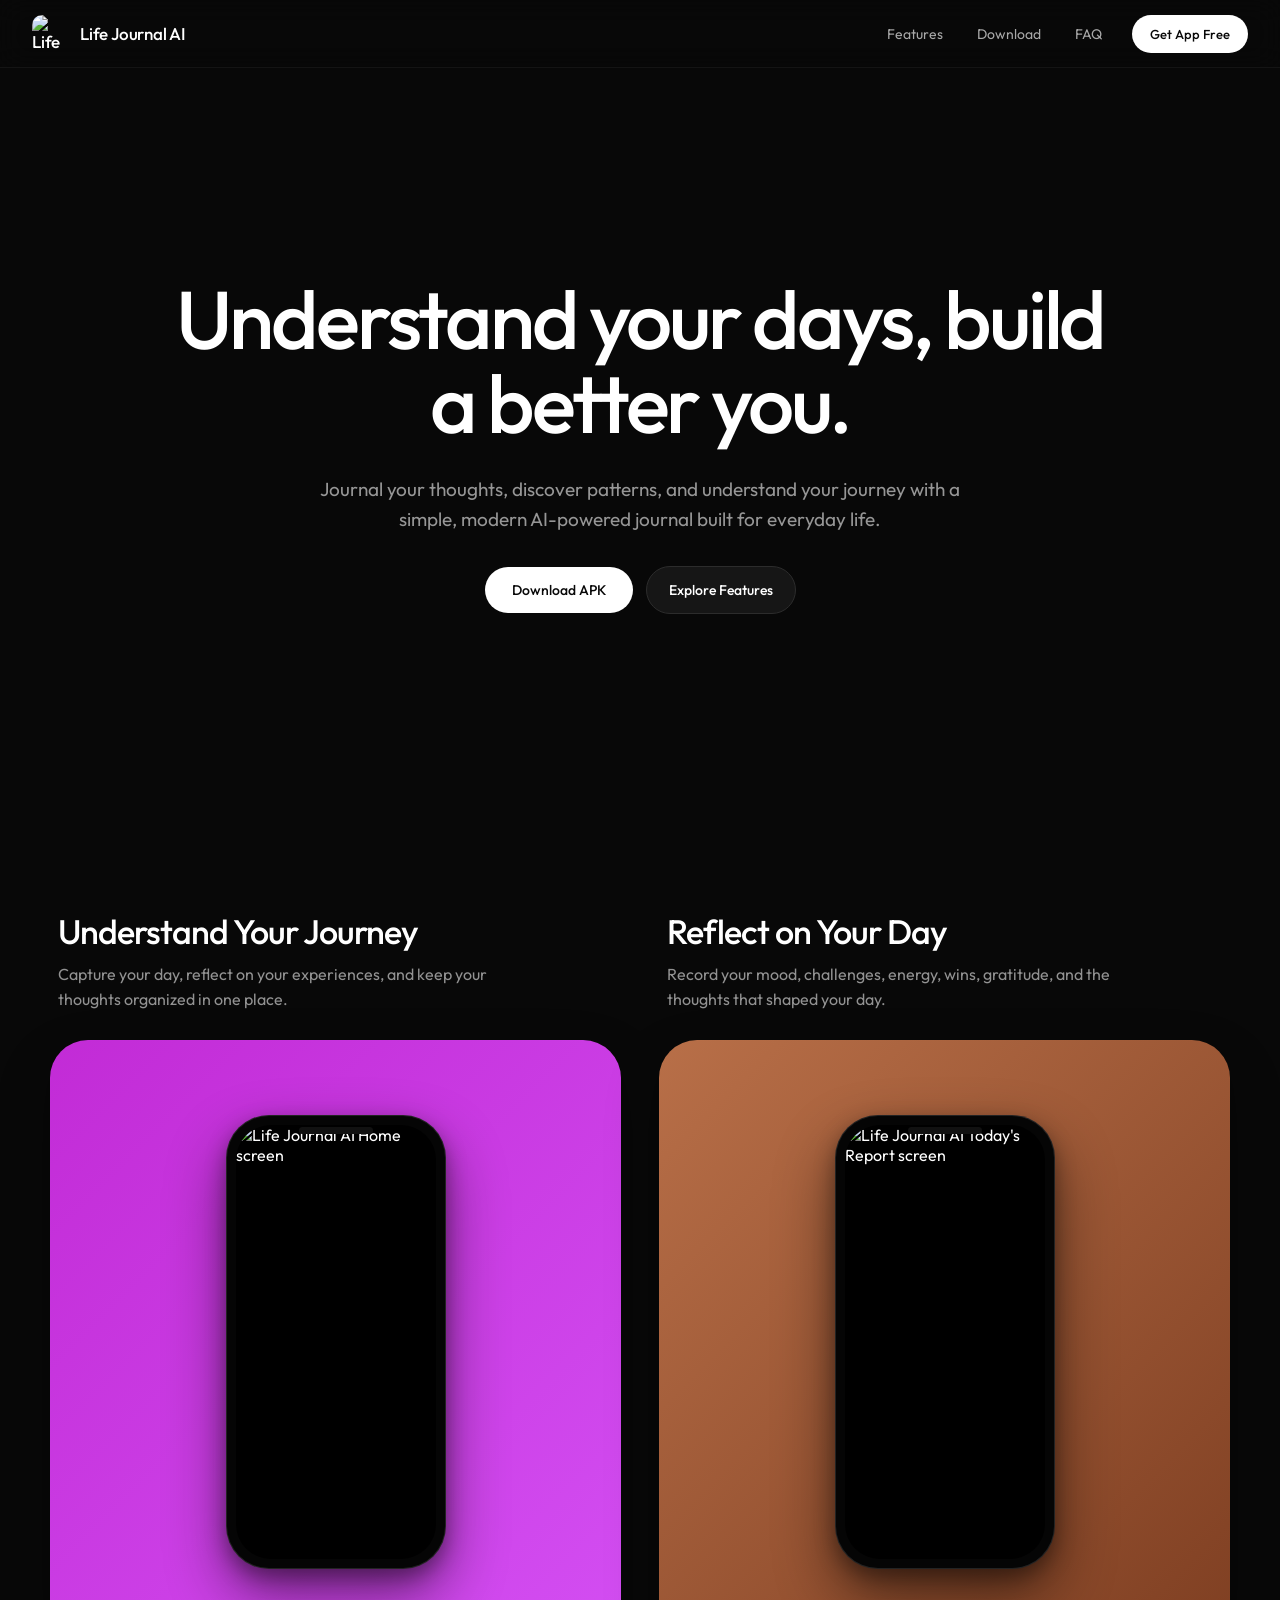
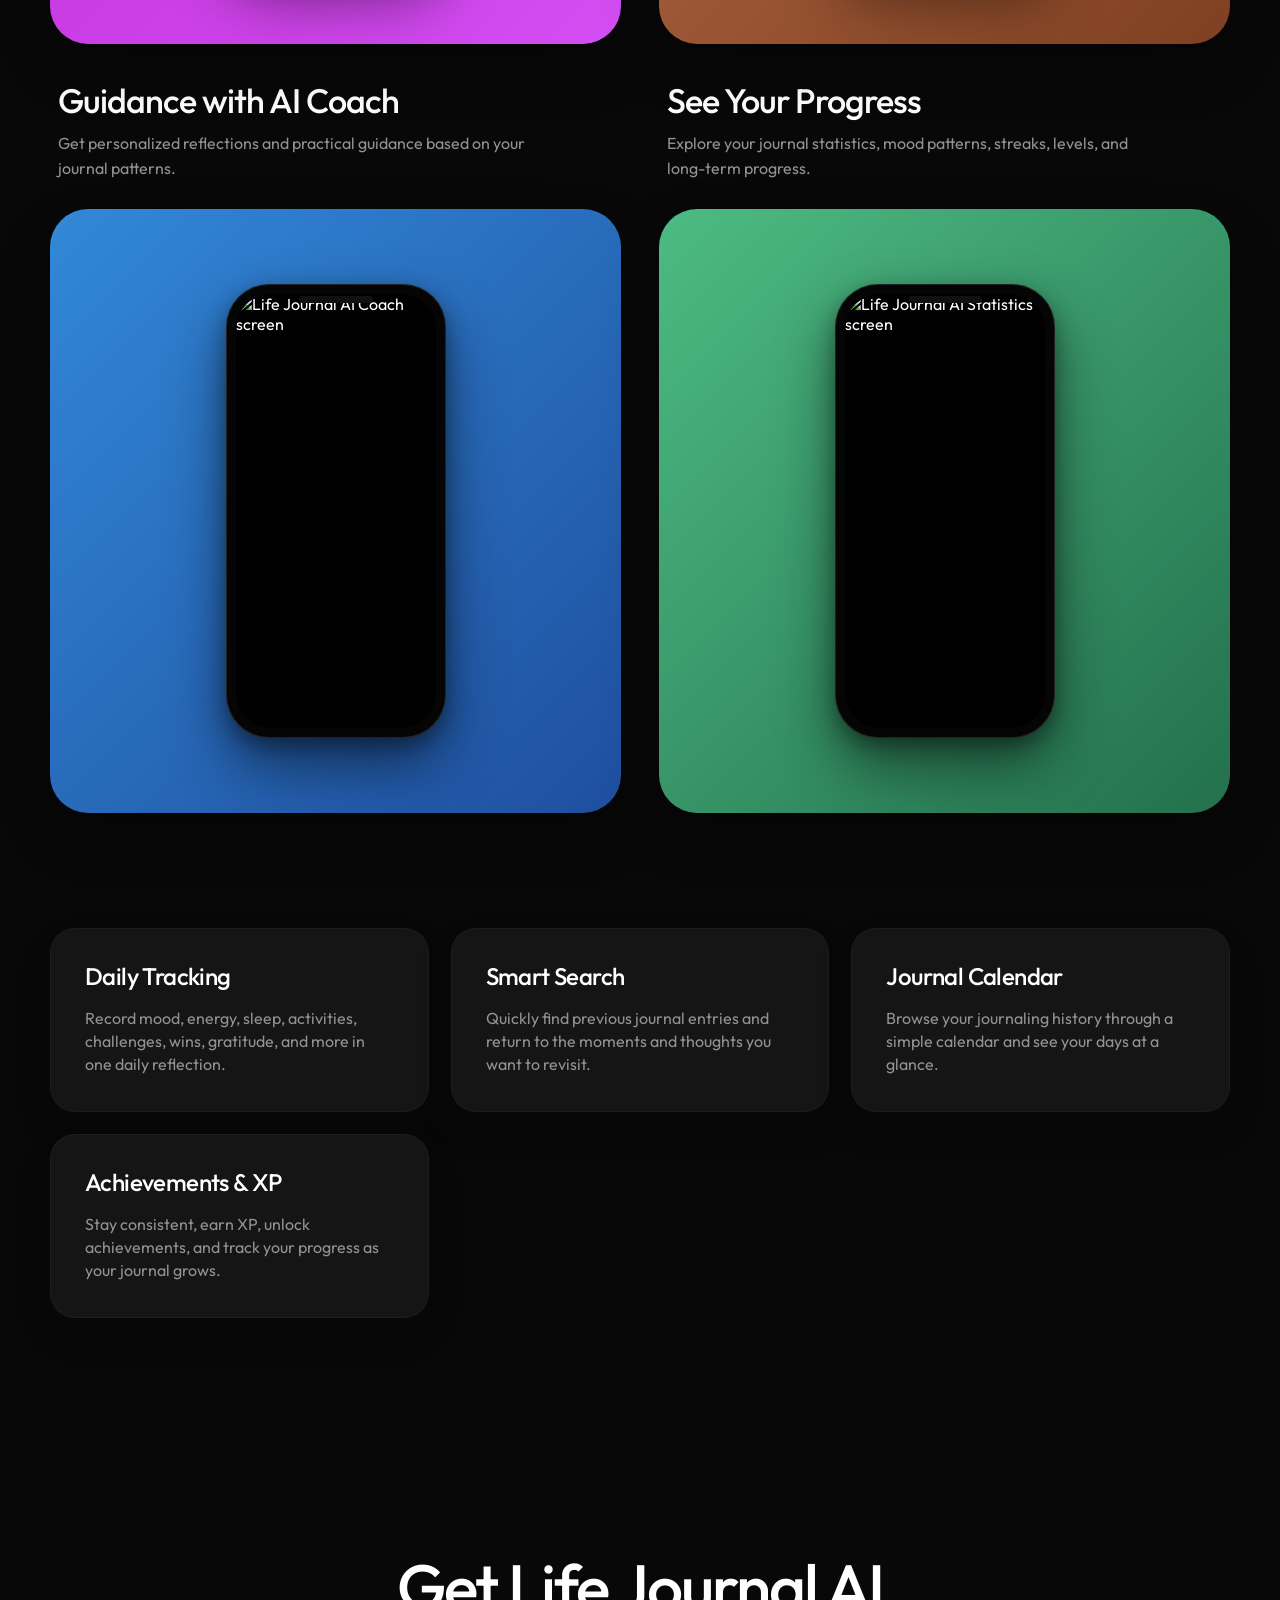
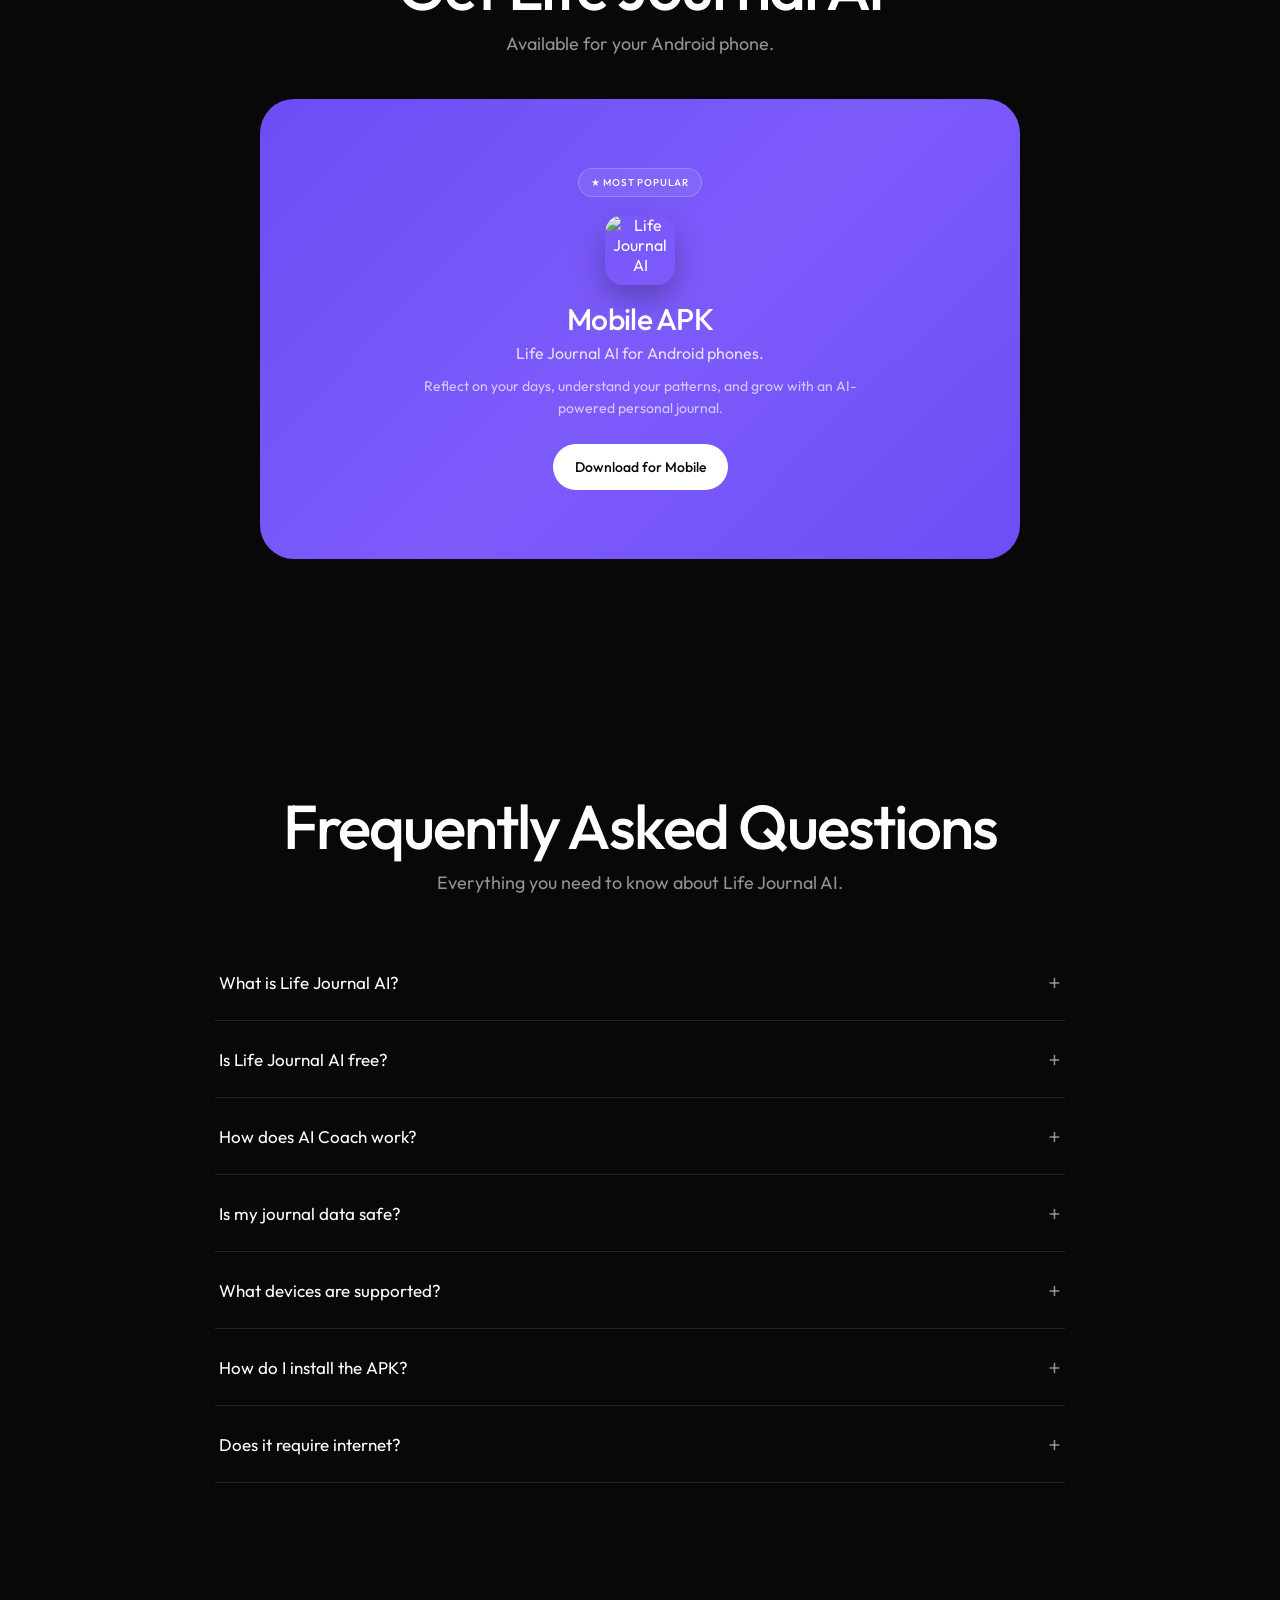
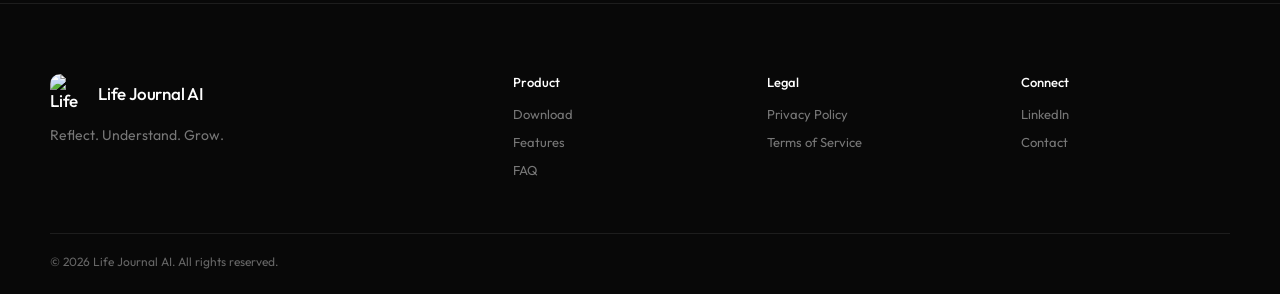
==== index.html @ 44c8ab73 "Add files via upload" ====
<!DOCTYPE html>
<html lang="en">
<head>
    <meta charset="UTF-8">
    <meta name="viewport" content="width=device-width, initial-scale=1.0">
    <title>Life Journal AI</title>

    <!-- Google Font -->
    <link rel="preconnect" href="https://fonts.googleapis.com">
    <link rel="preconnect" href="https://fonts.gstatic.com" crossorigin>
    <link href="https://fonts.googleapis.com/css2?family=Outfit:wght@400;500;600&display=swap" rel="stylesheet">

    <link rel="stylesheet" href="style.css">
</head>
<body>

    <!-- =========================================================
         HEADER
    ========================================================== -->
    <header class="site-header">
        <a href="#top" class="brand">
            <img src="assets/logo.png" alt="Life Journal AI logo">
            <span>Life Journal AI</span>
        </a>

        <nav class="desktop-nav">
            <a href="#features">Features</a>
            <a href="#download">Download</a>
            <a href="#faq">FAQ</a>
        </nav>

        <a href="#download" class="header-button">Get App Free</a>
    </header>


    <main id="top">

        <!-- =====================================================
             HERO
        ====================================================== -->
        <section class="hero page-load">
            <div class="hero-content">

                <h1>
                    Understand your<br class="mobile-break">
                    days, build a better<br class="mobile-break">
                    you.
                </h1>

                <p>
                    Journal your thoughts, discover patterns, and understand
                    your journey with a simple, modern AI-powered journal
                    built for everyday life.
                </p>

                <div class="hero-buttons">
                    <a href="#download" class="download-button">
                        Download APK
                    </a>

                    <a href="#features" class="explore-button">
                        Explore Features
                    </a>
                </div>

            </div>
        </section>


        <!-- =====================================================
             FEATURES / APP PREVIEWS
        ====================================================== -->
        <section id="features" class="app-preview">

            <div class="preview-container">

                <!-- HOME -->
                <article class="preview-item">
                    <div class="preview-text">
                        <h2>Understand Your Journey</h2>
                        <p>
                            Capture your day, reflect on your experiences,
                            and keep your thoughts organized in one place.
                        </p>
                    </div>

                    <div class="phone-card purple-card">
                        <div class="phone-frame">
                            <div class="phone-screen">
                                <img
                                    src="assets/screenshots/home.png"
                                    alt="Life Journal AI Home screen"
                                >
                            </div>
                        </div>
                    </div>
                </article>


                <!-- REPORT -->
                <article class="preview-item">
                    <div class="preview-text">
                        <h2>Reflect on Your Day</h2>
                        <p>
                            Record your mood, challenges, energy, wins,
                            gratitude, and the thoughts that shaped your day.
                        </p>
                    </div>

                    <div class="phone-card orange-card">
                        <div class="phone-frame">
                            <div class="phone-screen">
                                <img
                                    src="assets/screenshots/report.png"
                                    alt="Life Journal AI Today's Report screen"
                                >
                            </div>
                        </div>
                    </div>
                </article>


                <!-- AI COACH -->
                <article class="preview-item">
                    <div class="preview-text">
                        <h2>Guidance with AI Coach</h2>
                        <p>
                            Get personalized reflections and practical
                            guidance based on your journal patterns.
                        </p>
                    </div>

                    <div class="phone-card blue-card">
                        <div class="phone-frame">
                            <div class="phone-screen">
                                <img
                                    src="assets/screenshots/ai_coach.png"
                                    alt="Life Journal AI Coach screen"
                                >
                            </div>
                        </div>
                    </div>
                </article>


                <!-- STATISTICS -->
                <article class="preview-item">
                    <div class="preview-text">
                        <h2>See Your Progress</h2>
                        <p>
                            Explore your journal statistics, mood patterns,
                            streaks, levels, and long-term progress.
                        </p>
                    </div>

                    <div class="phone-card green-card">
                        <div class="phone-frame">
                            <div class="phone-screen">
                                <img
                                    src="assets/screenshots/statistics.png"
                                    alt="Life Journal AI Statistics screen"
                                >
                            </div>
                        </div>
                    </div>
                </article>

            </div>


            <!-- =================================================
                 SUPPORTING FEATURES
            ================================================== -->
            <div class="feature-cards-container">

                <article class="feature-card">
                    <h3>Daily Tracking</h3>
                    <p>
                        Record mood, energy, sleep, activities, challenges,
                        wins, gratitude, and more in one daily reflection.
                    </p>
                </article>

                <article class="feature-card">
                    <h3>Smart Search</h3>
                    <p>
                        Quickly find previous journal entries and return to
                        the moments and thoughts you want to revisit.
                    </p>
                </article>

                <article class="feature-card">
                    <h3>Journal Calendar</h3>
                    <p>
                        Browse your journaling history through a simple
                        calendar and see your days at a glance.
                    </p>
                </article>

                <article class="feature-card">
                    <h3>Achievements &amp; XP</h3>
                    <p>
                        Stay consistent, earn XP, unlock achievements,
                        and track your progress as your journal grows.
                    </p>
                </article>

            </div>

        </section>


        <!-- =====================================================
             DOWNLOAD
        ====================================================== -->
        <section id="download" class="download-section">

            <div class="download-heading">
                <h2>Get Life Journal AI</h2>
                <p>Available for your Android phone.</p>
            </div>

            <div class="download-card">

                <div class="download-badge">★ MOST POPULAR</div>

                <img
                    src="assets/logo.png"
                    alt="Life Journal AI"
                    class="download-logo"
                >

                <h3>Mobile APK</h3>

                <p class="download-card-subtitle">
                    Life Journal AI for Android phones.
                </p>

                <p class="download-card-description">
                    Reflect on your days, understand your patterns,
                    and grow with an AI-powered personal journal.
                </p>

                <a
                    href="assets/apk/Life-Journal-AI-v1.0.0.apk"
                    class="download-apk-button"
                    download
                >
                    Download for Mobile
                </a>

            </div>
        </section>


        <!-- =====================================================
             FAQ
        ====================================================== -->
        <section id="faq" class="faq-section">

            <div class="faq-heading">
                <h2>Frequently Asked Questions</h2>
                <p>Everything you need to know about Life Journal AI.</p>
            </div>

            <div class="faq-list">

                <div class="faq-item">
                    <button class="faq-question">
                        <span>What is Life Journal AI?</span>
                        <span class="faq-icon">+</span>
                    </button>
                    <div class="faq-answer">
                        <p>
                            Life Journal AI is a personal journaling app that
                            helps you record your days, understand your
                            patterns, and reflect on your experiences.
                        </p>
                    </div>
                </div>

                <div class="faq-item">
                    <button class="faq-question">
                        <span>Is Life Journal AI free?</span>
                        <span class="faq-icon">+</span>
                    </button>
                    <div class="faq-answer">
                        <p>
                            The Android APK is available to download for free.
                            Some features may depend on the services used by
                            the app.
                        </p>
                    </div>
                </div>

                <div class="faq-item">
                    <button class="faq-question">
                        <span>How does AI Coach work?</span>
                        <span class="faq-icon">+</span>
                    </button>
                    <div class="faq-answer">
                        <p>
                            AI Coach uses the information you choose to share
                            in the app to provide reflective guidance and
                            useful insights.
                        </p>
                    </div>
                </div>

                <div class="faq-item">
                    <button class="faq-question">
                        <span>Is my journal data safe?</span>
                        <span class="faq-icon">+</span>
                    </button>
                    <div class="faq-answer">
                        <p>
                            Life Journal AI is designed to keep your journal
                            experience private and secure. See the Privacy
                            Policy for more information about data handling.
                        </p>
                    </div>
                </div>

                <div class="faq-item">
                    <button class="faq-question">
                        <span>What devices are supported?</span>
                        <span class="faq-icon">+</span>
                    </button>
                    <div class="faq-answer">
                        <p>
                            Life Journal AI is currently distributed as an
                            Android APK.
                        </p>
                    </div>
                </div>

                <div class="faq-item">
                    <button class="faq-question">
                        <span>How do I install the APK?</span>
                        <span class="faq-icon">+</span>
                    </button>
                    <div class="faq-answer">
                        <p>
                            Download the APK, open it on your Android device,
                            and follow Android's installation instructions.
                            You may need to allow installation from the
                            browser or file manager you used to download it.
                        </p>
                    </div>
                </div>

                <div class="faq-item">
                    <button class="faq-question">
                        <span>Does it require internet?</span>
                        <span class="faq-icon">+</span>
                    </button>
                    <div class="faq-answer">
                        <p>
                            Some parts of the app can work with locally stored
                            information, while online services such as AI
                            features may require an internet connection.
                        </p>
                    </div>
                </div>

            </div>
        </section>

    </main>


    <!-- =========================================================
         FOOTER
    ========================================================== -->
    <footer class="site-footer">

        <div class="footer-main">

            <div class="footer-brand">
                <a href="#top" class="brand">
                    <img src="assets/logo.png" alt="Life Journal AI logo">
                    <span>Life Journal AI</span>
                </a>

                <p>Reflect. Understand. Grow.</p>
            </div>


            <div class="footer-column">
                <h4>Product</h4>
                <a href="#download">Download</a>
                <a href="#features">Features</a>
                <a href="#faq">FAQ</a>
            </div>


            <div class="footer-column">
                <h4>Legal</h4>
                <a href="privacy.html">Privacy Policy</a>
                <a href="terms.html">Terms of Service</a>
            </div>


            <div class="footer-column">
                <h4>Connect</h4>
                <a
                    href="https://www.linkedin.com/in/slok-choudhury-b81519392/"
                    target="_blank"
                    rel="noopener noreferrer"
                >
                    LinkedIn
                </a>
                <a href="mailto:lifejournalai.support@gmail.com">
                    Contact
                </a>
            </div>

        </div>


        <div class="footer-bottom">
            <p>© 2026 Life Journal AI. All rights reserved.</p>
        </div>

    </footer>


    <script src="script.js"></script>
</body>
</html>
---- style.css ----
/* =========================================================
   LIFE JOURNAL AI WEBSITE
   Main stylesheet
========================================================= */

/* =========================================================
   RESET
========================================================= */

* {
    box-sizing: border-box;
    margin: 0;
    padding: 0;
}

html {
    scroll-behavior: smooth;
    background: #080808;
}

body {
    font-family: "Outfit", Arial, sans-serif;
    background: #080808;
    color: #ffffff;
    -webkit-font-smoothing: antialiased;
    text-rendering: optimizeLegibility;
}

a {
    color: inherit;
    text-decoration: none;
}

button {
    font: inherit;
}


/* =========================================================
   HEADER
========================================================= */

.site-header {
    position: sticky;
    top: 0;
    z-index: 1000;

    height: 68px;
    width: 100%;

    display: flex;
    align-items: center;
    justify-content: space-between;

    padding: 0 32px;

    background: rgba(8, 8, 8, 0.88);
    border-bottom: 1px solid rgba(255, 255, 255, 0.05);

    backdrop-filter: blur(14px);
    -webkit-backdrop-filter: blur(14px);
}

.brand {
    display: inline-flex;
    align-items: center;
    gap: 10px;

    font-size: 17px;
    font-weight: 500;
    letter-spacing: -0.2px;
}

.brand img {
    width: 38px;
    height: 38px;
    object-fit: contain;
    border-radius: 10px;
}

.desktop-nav {
    display: flex;
    align-items: center;
    gap: 34px;

    margin-left: auto;
    margin-right: 30px;

    font-size: 14px;
    font-weight: 400;
    color: #a8a8a8;
}

.desktop-nav a {
    transition: color 0.2s ease;
}

.desktop-nav a:hover {
    color: #ffffff;
}

.header-button {
    display: inline-flex;
    align-items: center;
    justify-content: center;

    padding: 11px 18px;

    border-radius: 30px;

    background: #ffffff;
    color: #080808;

    font-size: 13px;
    font-weight: 500;

    transition:
        transform 0.2s ease,
        opacity 0.2s ease;
}

.header-button:hover {
    transform: translateY(-1px);
    opacity: 0.92;
}


/* =========================================================
   HERO
========================================================= */

.hero {
    min-height: 760px;

    display: flex;
    align-items: center;
    justify-content: center;

    text-align: center;

    padding: 90px 24px 95px;

    background: #080808;
}

.hero-content {
    width: 100%;
    max-width: 1050px;
}

.hero h1 {
    max-width: 980px;

    margin: 0 auto 30px;

    font-size: clamp(62px, 6.4vw, 92px);
    line-height: 1.03;

    font-weight: 500;

    letter-spacing: -3.2px;

    color: #ffffff;
}

.mobile-break {
    display: none;
}

.hero p {
    max-width: 660px;

    margin: 0 auto 32px;

    font-size: 19px;
    line-height: 1.55;

    font-weight: 400;

    color: #969696;
}

.hero-buttons {
    display: flex;
    align-items: center;
    justify-content: center;

    gap: 13px;
}

.download-button,
.explore-button {
    display: inline-flex;
    align-items: center;
    justify-content: center;

    min-width: 148px;

    padding: 14px 22px;

    border-radius: 30px;

    font-size: 14px;
    font-weight: 500;

    transition:
        transform 0.2s ease,
        background 0.2s ease,
        border-color 0.2s ease;
}

.download-button {
    background: #ffffff;
    color: #080808;
}

.explore-button {
    background: #161616;
    color: #ffffff;
    border: 1px solid #2c2c2c;
}

.download-button:hover,
.explore-button:hover {
    transform: translateY(-2px);
}

.explore-button:hover {
    background: #1d1d1d;
}


/* =========================================================
   PAGE LOAD ANIMATION
   One simultaneous entrance animation.
========================================================= */

.page-load {
    animation: pageEnter 0.8s ease-out both;
}

@keyframes pageEnter {
    from {
        opacity: 0;
        transform: translateY(18px);
    }

    to {
        opacity: 1;
        transform: translateY(0);
    }
}


/* =========================================================
   APP PREVIEW SECTION
========================================================= */

.app-preview {
    padding: 85px 0 120px;

    scroll-margin-top: 68px;

    background: #080808;
}

.preview-container {
    width: min(1180px, calc(100% - 48px));

    margin: 0 auto;

    display: grid;
    grid-template-columns: repeat(2, minmax(0, 1fr));

    gap: 38px;
}

.preview-item {
    min-width: 0;
}

.preview-text {
    padding: 0 8px 28px;
}

.preview-text h2 {
    margin-bottom: 12px;

    font-size: 34px;
    line-height: 1.1;

    font-weight: 500;

    letter-spacing: -1px;
}

.preview-text p {
    max-width: 470px;

    font-size: 16px;
    line-height: 1.55;

    font-weight: 400;

    color: #929292;
}

.phone-card {
    position: relative;

    height: 604px;

    display: flex;
    align-items: center;
    justify-content: center;

    padding-top: 0;

    overflow: hidden;

    border-radius: 38px;

    box-shadow:
        0 24px 55px rgba(0, 0, 0, 0.24),
        0 8px 20px rgba(0, 0, 0, 0.18);
}

.purple-card {
    background: linear-gradient(
        135deg,
        #c22bd6 0%,
        #d34ef2 100%
    );
}

.orange-card {
    background: linear-gradient(
        135deg,
        #b86f48 0%,
        #7f3f22 100%
    );
}

/* Different background color for each additional screenshot card */
.preview-item:nth-child(3) .phone-card {
    background: linear-gradient(
        135deg,
        #3288d8 0%,
        #1f4f9f 100%
    );
}

.preview-item:nth-child(4) .phone-card {
    background: linear-gradient(
        135deg,
        #4dbb83 0%,
        #23704d 100%
    );
}

.preview-item:nth-child(5) .phone-card {
    background: linear-gradient(
        135deg,
        #f0a33a 0%,
        #b55a16 100%
    );
}

.preview-item:nth-child(6) .phone-card {
    background: linear-gradient(
        135deg,
        #39b9c9 0%,
        #176c83 100%
    );
}

.preview-item:nth-child(7) .phone-card {
    background: linear-gradient(
        135deg,
        #8d68e8 0%,
        #51329b 100%
    );
}

.blue-card {
    background: linear-gradient(135deg, #3288d8 0%, #1f4f9f 100%);
}

.green-card {
    background: linear-gradient(135deg, #4dbb83 0%, #23704d 100%);
}

/* =========================================================
   SUPPORTING FEATURE CARDS
========================================================= */

.feature-cards-container {
    width: min(1180px, calc(100% - 48px));
    margin: 115px auto 0;
    display: grid;
    grid-template-columns: repeat(3, minmax(0, 1fr));
    gap: 22px;
}

.feature-card {
    min-height: 184px;
    padding: 34px 34px 30px;
    border-radius: 25px;
    background: #151515;
    border: 1px solid rgba(255, 255, 255, 0.035);
    box-shadow: 0 18px 40px rgba(0, 0, 0, 0.12);
}

.feature-card h3 {
    margin-bottom: 16px;
    font-size: 24px;
    line-height: 1.15;
    font-weight: 500;
    letter-spacing: -0.6px;
}

.feature-card p {
    max-width: 360px;
    font-size: 16px;
    line-height: 1.45;
    font-weight: 400;
    color: #929292;
}

.phone-frame {
    position: relative;

    width: 220px;
    max-width: 52%;

    padding: 9px;

    border-radius: 43px;

    background: #050505;

    border: 1px solid rgba(255, 255, 255, 0.12);

    box-shadow:
        0 28px 60px rgba(0, 0, 0, 0.48),
        0 8px 20px rgba(0, 0, 0, 0.35);
}

.phone-frame::before {
    content: "";

    position: absolute;

    top: 11px;
    left: 50%;

    width: 74px;
    height: 7px;

    transform: translateX(-50%);

    border-radius: 20px;

    background: #111111;

    z-index: 3;
}

.phone-screen {
    overflow: hidden;

    border-radius: 35px;

    background: #000000;

    aspect-ratio: 9 / 19.5;
}

.phone-screen img {
    display: block;

    width: 100%;
    height: 100%;

    object-fit: cover;
}


/* =========================================================
   DOWNLOAD
========================================================= */

.download-section {
    padding: 115px 24px 125px;

    scroll-margin-top: 68px;

    background: #080808;
}

.download-heading {
    text-align: center;

    margin-bottom: 42px;
}

.download-heading h2 {
    margin-bottom: 10px;

    font-size: clamp(42px, 5vw, 64px);
    line-height: 1.05;

    font-weight: 500;

    letter-spacing: -2px;
}

.download-heading p {
    font-size: 18px;
    line-height: 1.5;

    color: #929292;
}

.download-card {
    position: relative;

    width: min(760px, 100%);
    min-height: 460px;

    margin: 0 auto;

    padding: 38px 30px;

    display: flex;
    flex-direction: column;
    align-items: center;
    justify-content: center;

    text-align: center;

    overflow: hidden;

    border-radius: 34px;

    background: linear-gradient(
        135deg,
        #6c4df5 0%,
        #7d5bfb 52%,
        #6d4df5 100%
    );
}

.download-badge {
    margin-bottom: 18px;

    padding: 7px 12px;

    border: 1px solid rgba(255, 255, 255, 0.2);
    border-radius: 20px;

    background: rgba(255, 255, 255, 0.08);

    font-size: 10px;
    font-weight: 500;

    letter-spacing: 0.8px;
}

.download-logo {
    width: 70px;
    height: 70px;

    margin-bottom: 18px;

    object-fit: contain;

    border-radius: 18px;

    box-shadow: 0 14px 30px rgba(0, 0, 0, 0.25);
}

.download-card h3 {
    margin-bottom: 7px;

    font-size: 30px;
    line-height: 1.1;

    font-weight: 500;

    letter-spacing: -0.7px;
}

.download-card-subtitle {
    margin-bottom: 13px;

    font-size: 16px;
    color: rgba(255, 255, 255, 0.8);
}

.download-card-description {
    max-width: 480px;

    margin-bottom: 25px;

    font-size: 14px;
    line-height: 1.55;

    color: rgba(255, 255, 255, 0.68);
}

.download-apk-button {
    display: inline-flex;
    align-items: center;
    justify-content: center;

    padding: 14px 22px;

    border-radius: 30px;

    background: #ffffff;
    color: #080808;

    font-size: 14px;
    font-weight: 500;

    transition:
        transform 0.2s ease,
        opacity 0.2s ease;
}

.download-apk-button:hover {
    transform: translateY(-2px);
    opacity: 0.92;
}


/* =========================================================
   FAQ
========================================================= */

.faq-section {
    padding: 110px 24px 120px;

    scroll-margin-top: 68px;

    background: #080808;
}

.faq-heading {
    text-align: center;

    margin-bottom: 48px;
}

.faq-heading h2 {
    margin-bottom: 10px;

    font-size: clamp(40px, 5vw, 62px);
    line-height: 1.05;

    font-weight: 500;

    letter-spacing: -2px;
}

.faq-heading p {
    font-size: 18px;
    line-height: 1.5;

    color: #929292;
}

.faq-list {
    width: min(850px, 100%);
    margin: 0 auto;
}

.faq-item {
    border-bottom: 1px solid #242424;
}

.faq-question {
    width: 100%;

    display: flex;
    align-items: center;
    justify-content: space-between;

    padding: 23px 4px;

    border: 0;

    background: transparent;
    color: #ffffff;

    text-align: left;

    cursor: pointer;

    font-size: 17px;
    font-weight: 400;
}

.faq-icon {
    flex: 0 0 auto;

    font-size: 24px;
    font-weight: 300;

    color: #8d8d8d;

    transition: transform 0.2s ease;
}

.faq-item.active .faq-icon {
    transform: rotate(45deg);
}

.faq-answer {
    max-height: 0;

    overflow: hidden;

    transition: max-height 0.3s ease;
}

.faq-answer p {
    padding: 0 40px 22px 4px;

    font-size: 15px;
    line-height: 1.65;

    color: #909090;
}


/* =========================================================
   FOOTER
========================================================= */

.site-footer {
    padding: 70px 32px 25px;

    border-top: 1px solid #1d1d1d;

    background: #080808;
}

.footer-main {
    width: min(1180px, 100%);

    margin: 0 auto;

    display: grid;
    grid-template-columns: 2fr 1fr 1fr 1fr;

    gap: 45px;
}

.footer-brand .brand {
    margin-bottom: 14px;
}

.footer-brand p {
    font-size: 14px;
    color: #777777;
}

.footer-column {
    display: flex;
    flex-direction: column;
    gap: 12px;
}

.footer-column h4 {
    margin-bottom: 4px;

    font-size: 13px;
    font-weight: 500;

    color: #ffffff;
}

.footer-column a {
    width: fit-content;

    font-size: 13px;
    color: #777777;

    transition: color 0.2s ease;
}

.footer-column a:hover {
    color: #ffffff;
}

.footer-bottom {
    width: min(1180px, 100%);

    margin: 55px auto 0;
    padding-top: 20px;

    border-top: 1px solid #1d1d1d;
}

.footer-bottom p {
    font-size: 12px;
    color: #666666;
}


/* =========================================================
   TABLET / NARROW DESKTOP
========================================================= */

@media (max-width: 900px) {

    .desktop-nav {
        display: none;
    }

    .site-header {
        padding: 0 22px;
    }

    .hero {
        min-height: auto;

        align-items: flex-start;

        padding: 100px 20px 90px;
    }

    .hero-content {
        max-width: 700px;
    }

    .hero h1 {
        font-size: clamp(50px, 8vw, 72px);
        letter-spacing: -2.4px;
    }

    .hero p {
        max-width: 560px;
        font-size: 18px;
    }

    .preview-container {
        grid-template-columns: 1fr;
        gap: 70px;
    }

    .phone-card {
        height: 680px;
    }

    .feature-cards-container {
        width: calc(100% - 44px);
        grid-template-columns: repeat(2, minmax(0, 1fr));
        gap: 20px;
    }

    .footer-main {
        grid-template-columns: 1.5fr 1fr 1fr 1fr;
    }
}


/* =========================================================
   MOBILE
========================================================= */

@media (max-width: 600px) {

    .site-header {
        height: 58px;
        padding: 0 16px;
    }

    .brand {
        gap: 0;
    }

    .brand span {
        display: none;
    }

    .brand img {
        width: 38px;
        height: 38px;
        border-radius: 10px;
    }

    .header-button {
        padding: 10px 15px;
        font-size: 12px;
    }


    /* -----------------------------------------------------
       HERO
    ----------------------------------------------------- */

    .hero {
        min-height: auto;

        padding: 100px 20px 90px;

        align-items: flex-start;
    }

    .hero-content {
        max-width: 440px;
    }

    .hero h1 {
        max-width: 440px;

        margin-bottom: 28px;

        font-size: clamp(41px, 10.8vw, 54px);
        line-height: 1.03;

        font-weight: 500;

        letter-spacing: -1.7px;
    }

    .mobile-break {
        display: block;
    }

    .hero p {
        max-width: 390px;

        margin-bottom: 29px;

        font-size: 17px;
        line-height: 1.52;

        font-weight: 400;

        color: #989898;
    }

    .hero-buttons {
        flex-direction: column;

        gap: 10px;
    }

    .download-button,
    .explore-button {
        width: 100%;
        max-width: 390px;

        padding: 15px 20px;

        font-size: 14px;
        font-weight: 500;
    }


    /* -----------------------------------------------------
       FEATURE PREVIEWS
    ----------------------------------------------------- */

    .app-preview {
        padding: 45px 0 85px;

        scroll-margin-top: 58px;
    }

    .preview-container {
        width: calc(100% - 50px);

        grid-template-columns: 1fr;

        gap: 60px;
    }

    .preview-text {
        padding: 0 0 24px;
    }

    .preview-text h2 {
        font-size: 28px;
        letter-spacing: -0.7px;
    }

    .preview-text p {
        font-size: 15px;
    }

    .phone-card {
        height: 520px;

        border-radius: 35px;

        padding-top: 0;

        box-shadow:
            0 24px 55px rgba(0, 0, 0, 0.24),
            0 8px 20px rgba(0, 0, 0, 0.18);
    }

    .phone-frame {
        width: 220px;
        max-width: 52%;

        padding: 8px;

        border-radius: 38px;
    }

    .phone-frame::before {
        top: 11px;
        width: 74px;
        height: 7px;
    }

    .phone-screen {
        border-radius: 35px;
    }


    .feature-cards-container {
        width: calc(100% - 36px);
        margin-top: 75px;
        grid-template-columns: 1fr;
        gap: 24px;
    }

    .feature-card {
        min-height: 0;
        padding: 30px 30px 28px;
        border-radius: 24px;
    }

    .feature-card h3 {
        font-size: 23px;
    }

    .feature-card p {
        font-size: 15px;
    }


    /* -----------------------------------------------------
       DOWNLOAD
    ----------------------------------------------------- */

    .download-section {
        padding: 100px 20px 110px;
    }

    .download-heading {
        margin-bottom: 38px;
    }

    .download-heading h2 {
        font-size: 42px;
        letter-spacing: -1.5px;
    }

    .download-heading p {
        font-size: 17px;
    }

    .download-card {
        min-height: 420px;

        padding: 28px 22px;

        border-radius: 26px;
    }


    /* -----------------------------------------------------
       FAQ
    ----------------------------------------------------- */

    .faq-section {
        padding: 90px 20px 100px;
    }

    .faq-heading {
        margin-bottom: 35px;
    }

    .faq-heading h2 {
        font-size: 40px;
        letter-spacing: -1.4px;
    }

    .faq-heading p {
        font-size: 16px;
    }

    .faq-question {
        padding: 20px 2px;

        font-size: 16px;
    }

    .faq-answer p {
        padding-left: 2px;
        padding-right: 25px;

        font-size: 14px;
    }


    /* -----------------------------------------------------
       FOOTER
    ----------------------------------------------------- */

    .site-footer {
        padding: 55px 20px 22px;
    }

    .footer-main {
        grid-template-columns: 1fr 1fr;

        gap: 38px 25px;
    }

    .footer-brand {
        grid-column: 1 / -1;
    }

    .footer-bottom {
        margin-top: 40px;
    }
}


/* =========================================================
   VERY SMALL PHONES
========================================================= */

@media (max-width: 380px) {

    .hero {
        padding-left: 17px;
        padding-right: 17px;
    }

    .hero h1 {
        font-size: 39px;
        letter-spacing: -1.5px;
    }

    .hero p {
        font-size: 16px;
    }

    .download-button,
    .explore-button {
        max-width: 100%;
    }

    .phone-card {
        height: 520px;
    }

    .phone-frame {
        width: 230px;
        max-width: 230px;
    }
}


/* =========================================================
   REDUCED MOTION
========================================================= */

@media (prefers-reduced-motion: reduce) {

    html {
        scroll-behavior: auto;
    }

    .page-load {
        animation: none;
    }

    .download-button,
    .explore-button,
    .header-button,
    .download-apk-button {
        transition: none;
    }
}

/* =========================================================
   FINAL POLISH — SUPPORTING CARD HOVER RESPONSE
========================================================= */

.feature-card {
    cursor: pointer;

    transition:
        transform 0.25s ease,
        border-color 0.25s ease;
}

.feature-card:hover {
    transform: translateY(-4px);
}


/* =========================================================
   FINAL POLISH — LOGO REPLAY
   The existing .page-load animation is reused by JavaScript.
========================================================= */

.brand {
    -webkit-tap-highlight-color: transparent;
}
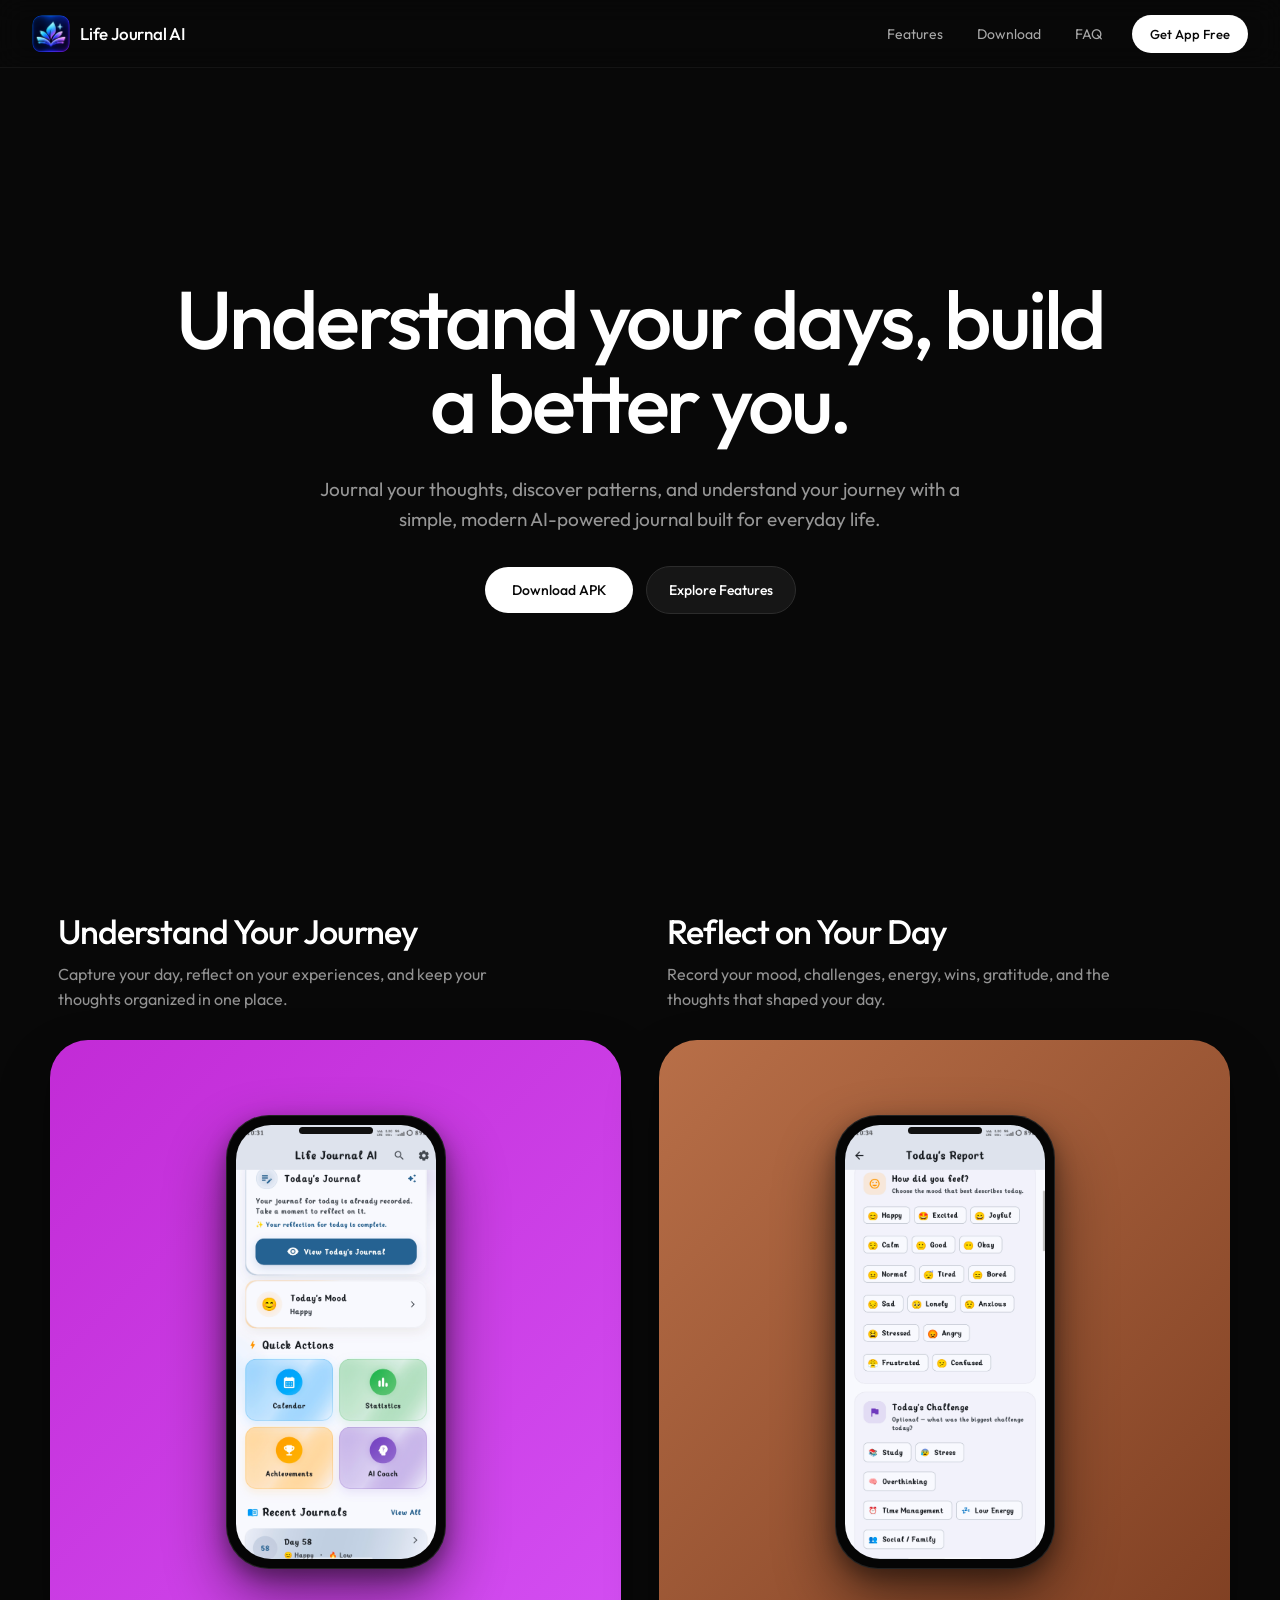
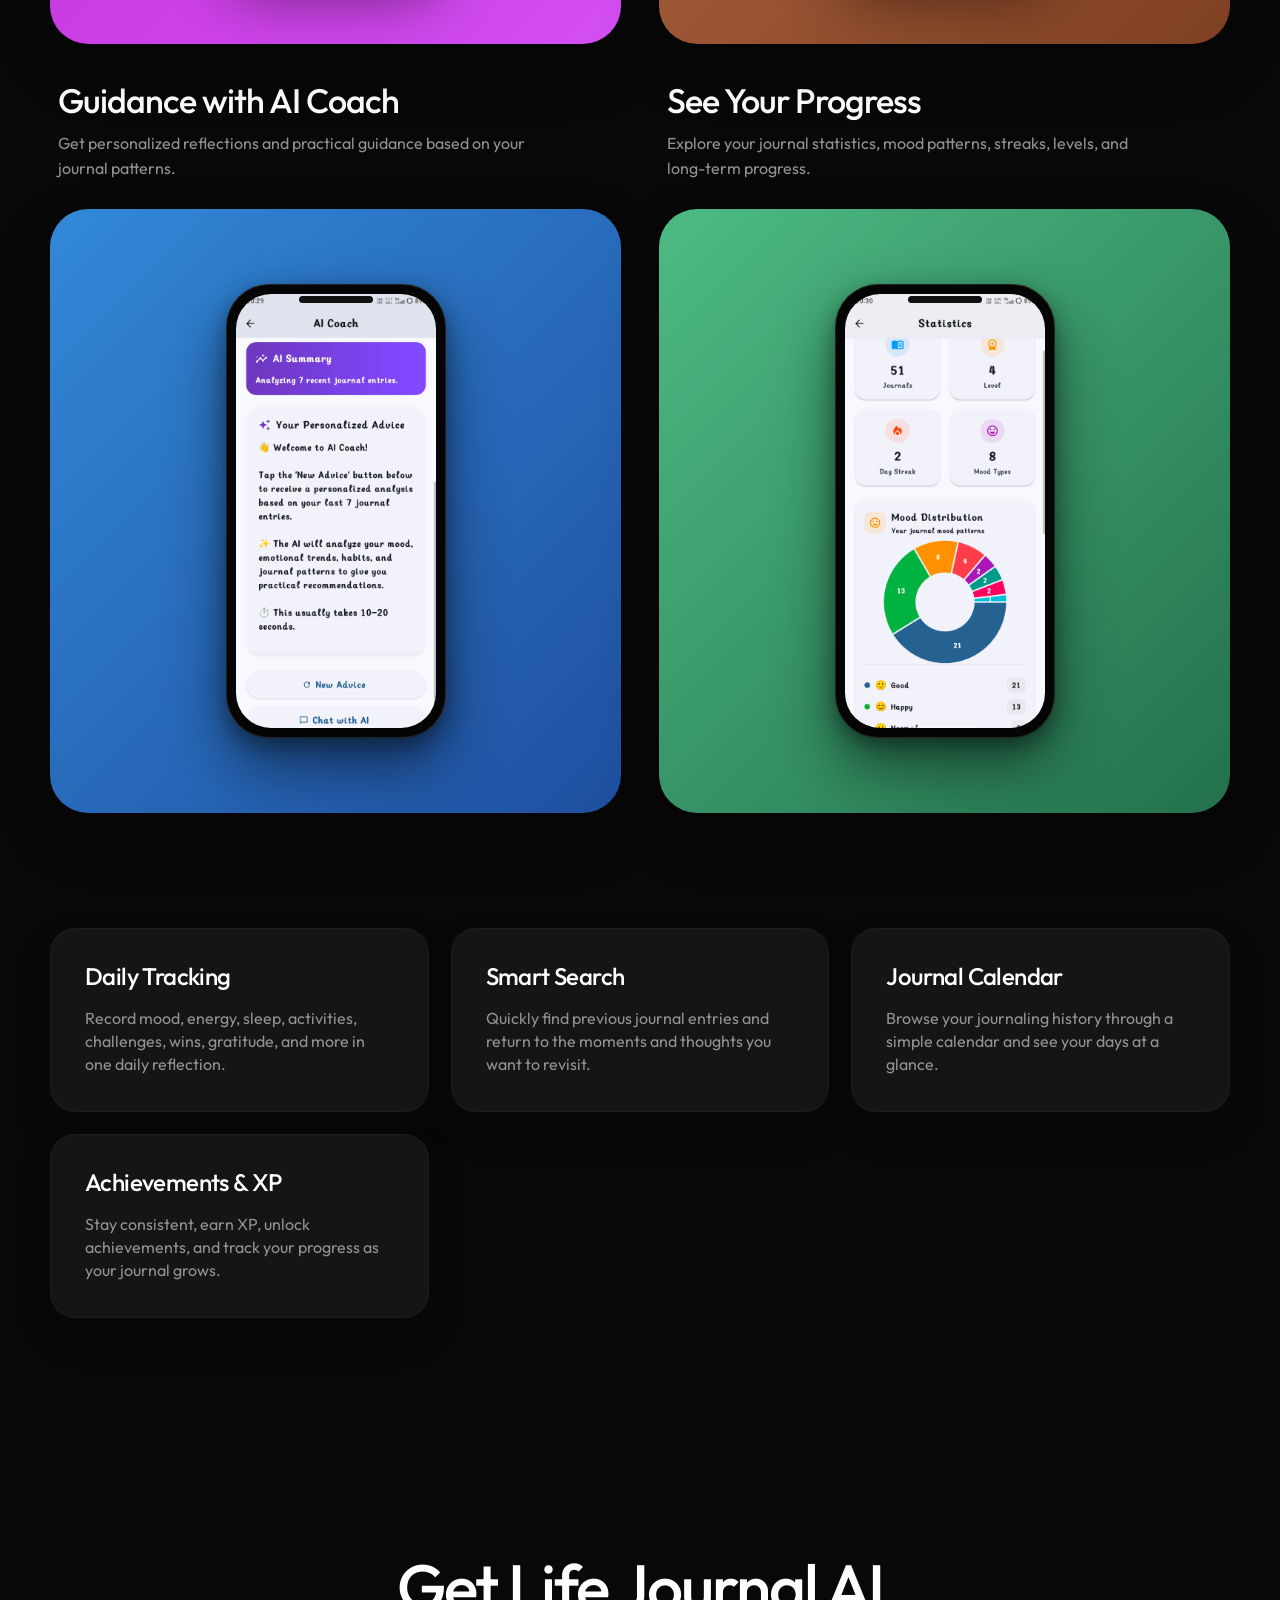
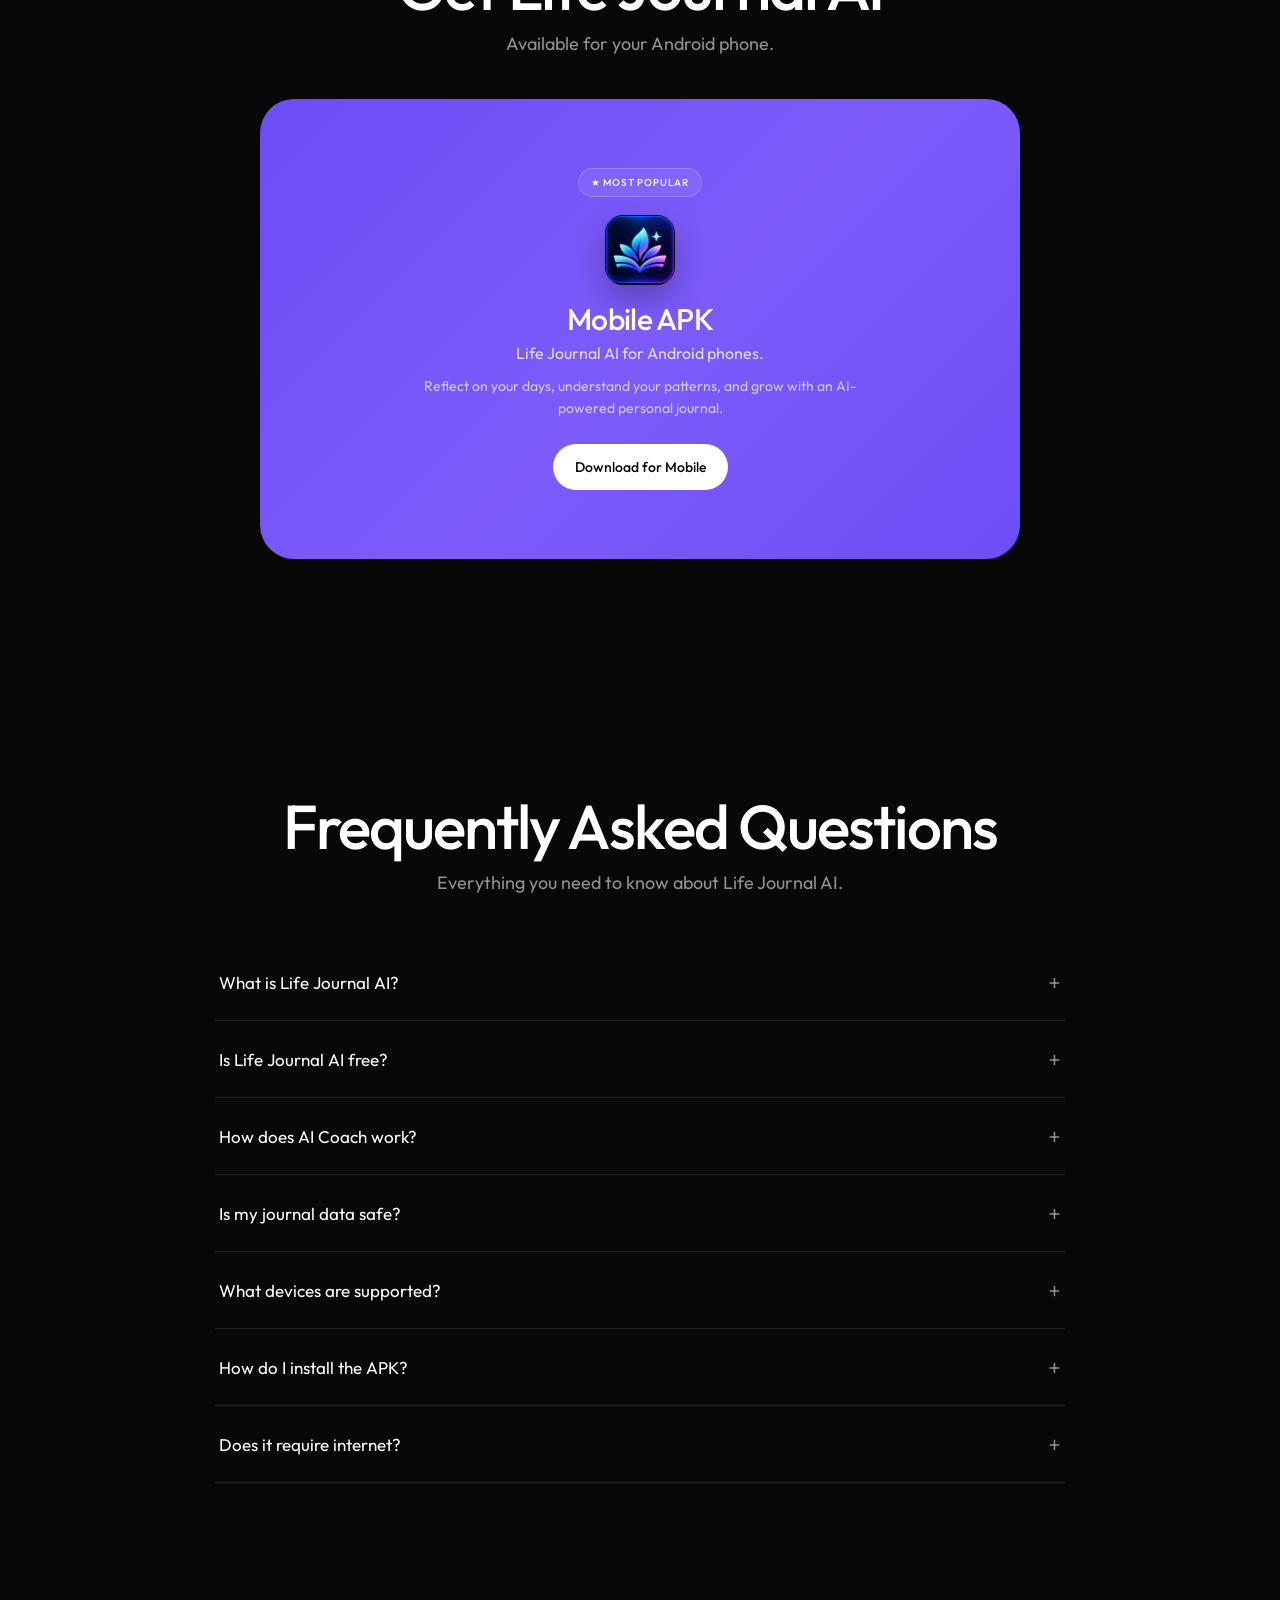
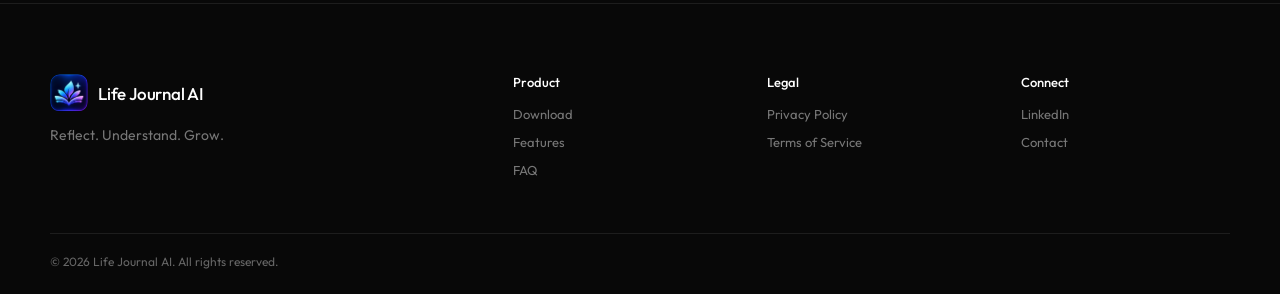
==== commit e6802bef: "Add files via upload Update APK download link" ====
--- a/index.html
+++ b/index.html
@@ -241,13 +241,10 @@
                     and grow with an AI-powered personal journal.
                 </p>
 
-                <a
-                    href="assets/apk/Life-Journal-AI-v1.0.0.apk"
-                    class="download-apk-button"
-                    download
-                >
-                    Download for Mobile
-                </a>
+                <a href="https://github.com/lifejournalai/lifejournalai.github.io/releases/download/v1.0.0/Life-Journal-AI-v1.0.0.apk"
+   class="download-apk-button">
+    Download for Mobile
+</a>
 
             </div>
         </section>
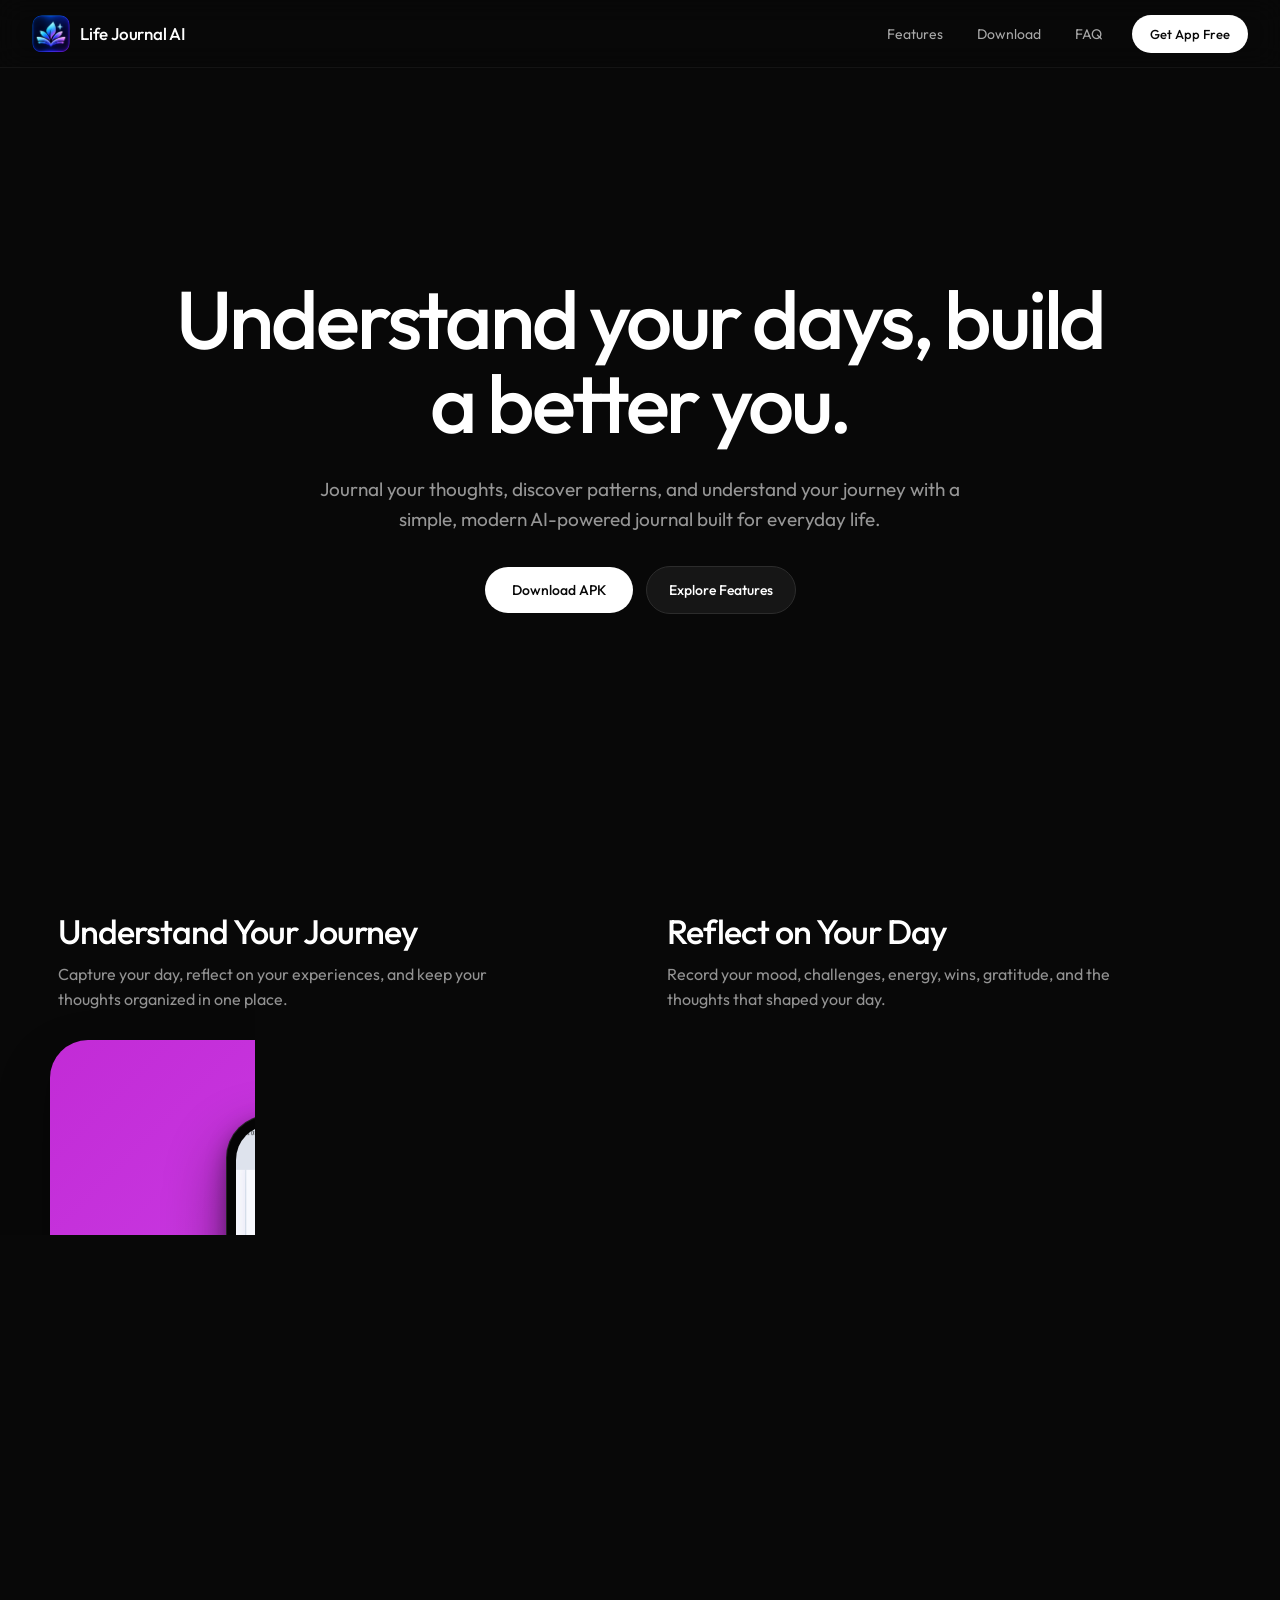
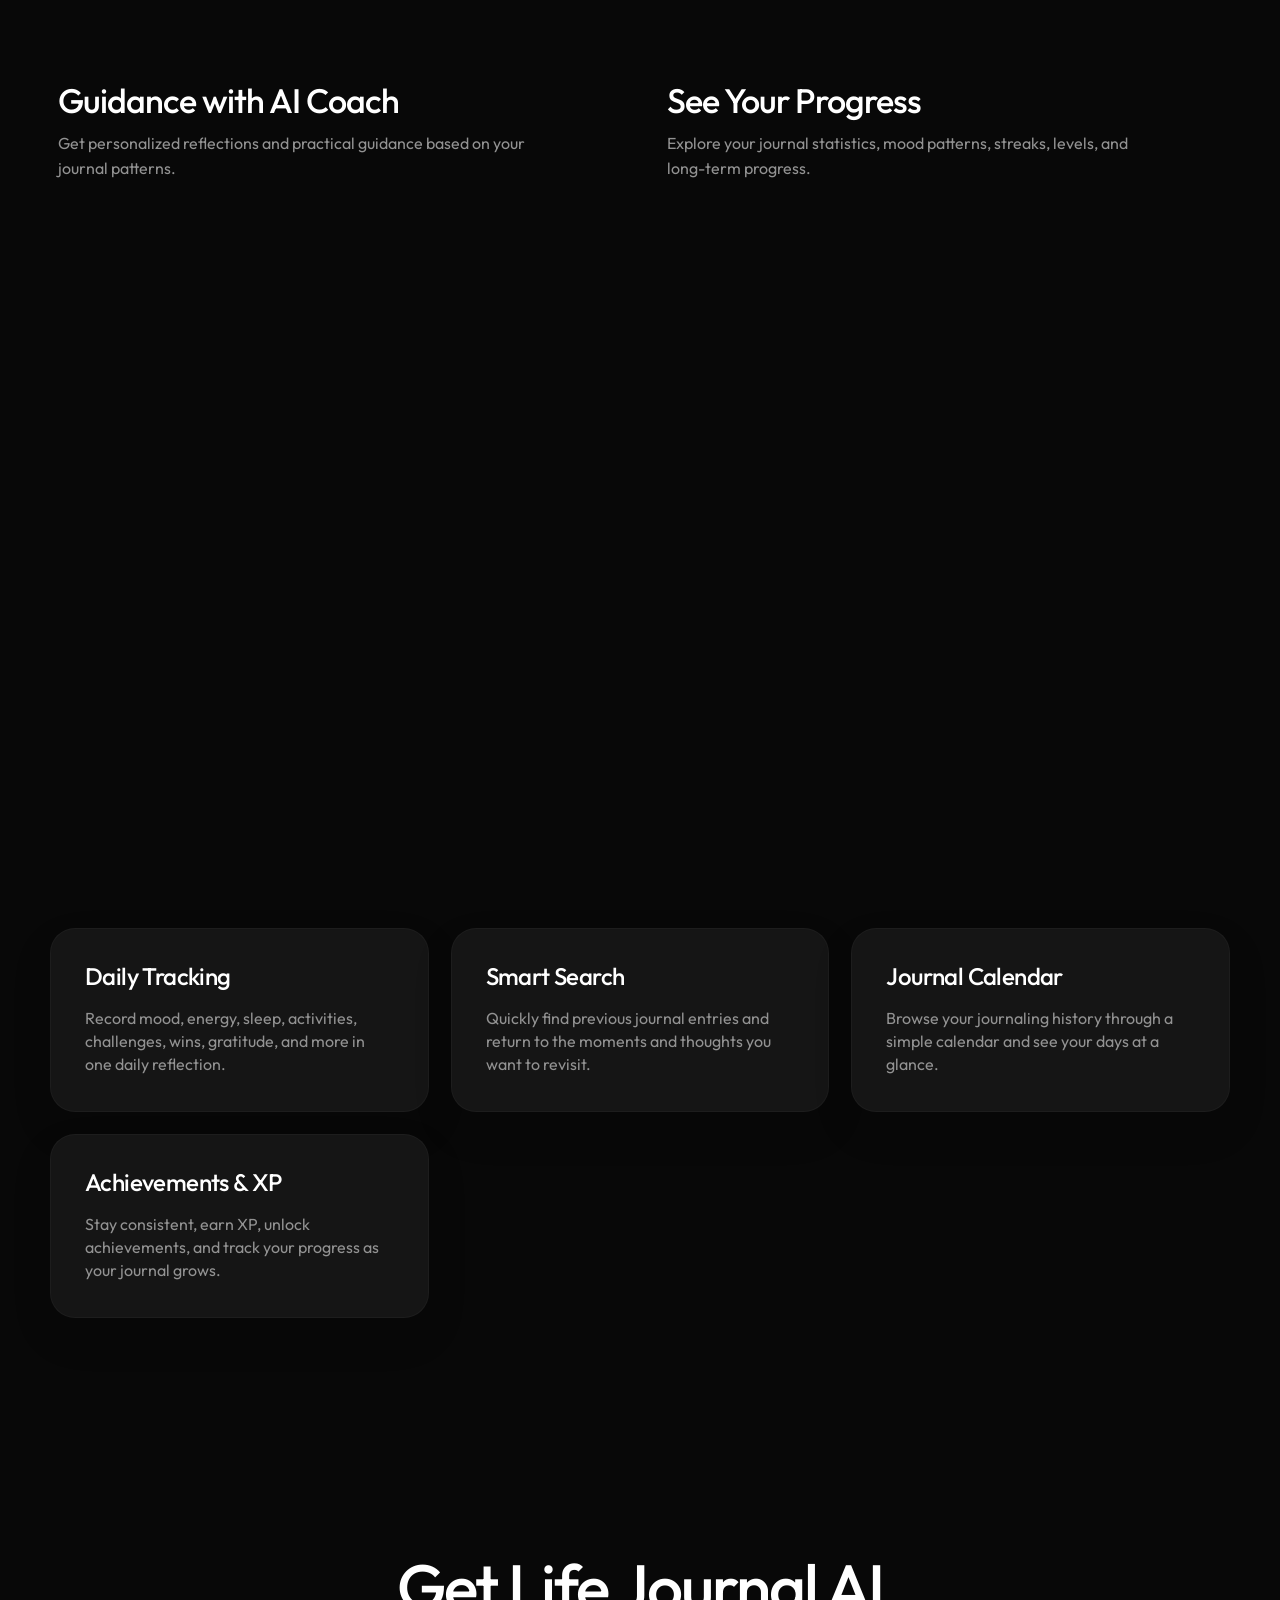
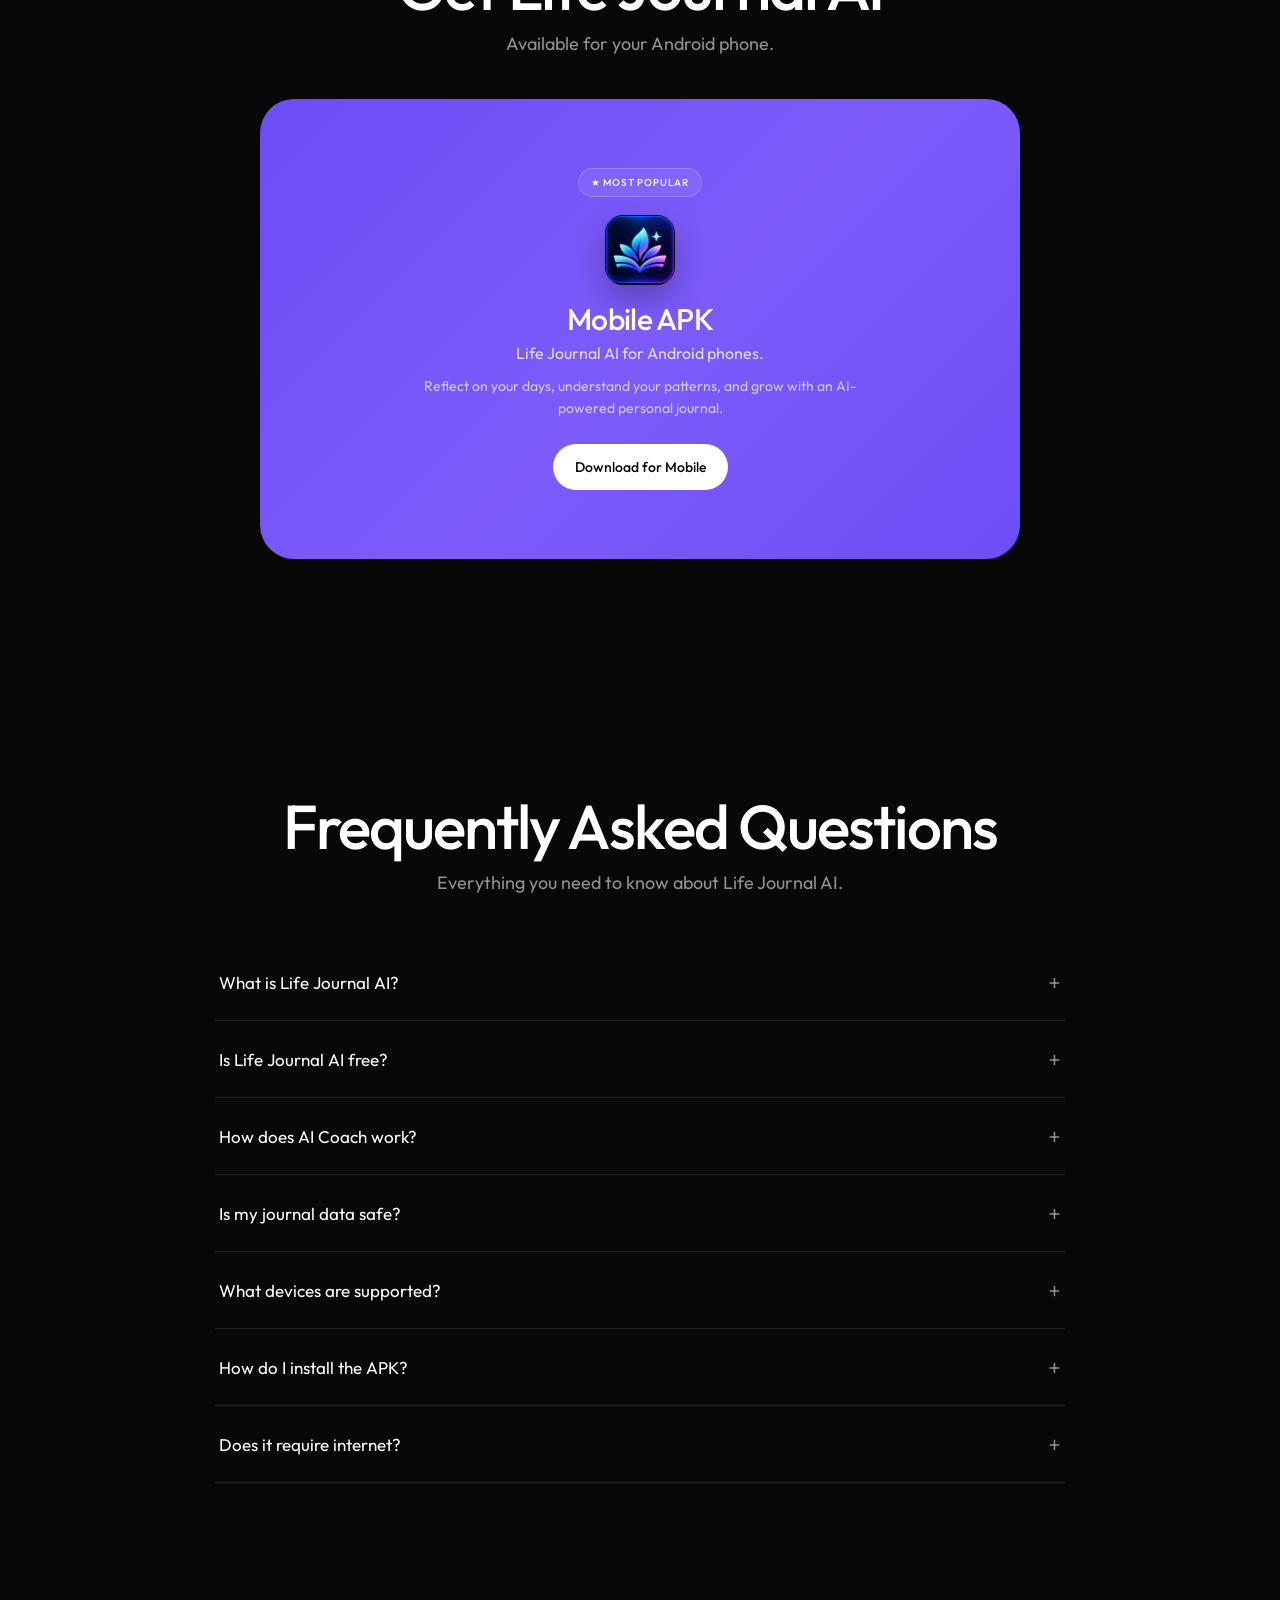
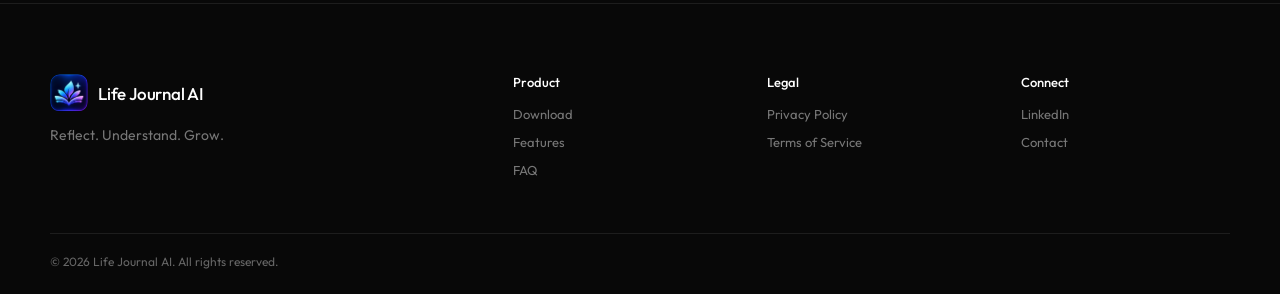
==== commit 520cc8d6: "Add files via upload" ====
--- a/index.html
+++ b/index.html
@@ -3,7 +3,36 @@
 <head>
     <meta charset="UTF-8">
     <meta name="viewport" content="width=device-width, initial-scale=1.0">
-    <title>Life Journal AI</title>
+    <title>Life Journal AI — Reflect. Understand. Grow.</title>
+
+<meta
+    name="description"
+    content="Life Journal AI is a modern AI-powered journal for Android. Record your days, understand your patterns, reflect on your experiences, and grow."
+>
+
+<meta name="author" content="Life Journal AI">
+
+<link
+    rel="icon"
+    type="image/png"
+    href="assets/logo.png"
+>
+
+<link
+    rel="canonical"
+    href="https://lifejournalai.github.io/"
+>
+
+<!-- Open Graph -->
+<meta property="og:title" content="Life Journal AI — Reflect. Understand. Grow.">
+<meta
+    property="og:description"
+    content="A modern AI-powered journal for reflecting on your days, understanding your patterns, and growing."
+>
+<meta property="og:type" content="website">
+<meta property="og:url" content="https://lifejournalai.github.io/">
+<meta property="og:image" content="https://lifejournalai.github.io/assets/logo.png">
+<meta property="og:site_name" content="Life Journal AI">
 
     <!-- Google Font -->
     <link rel="preconnect" href="https://fonts.googleapis.com">
@@ -241,7 +270,7 @@
                     and grow with an AI-powered personal journal.
                 </p>
 
-                <a href="https://github.com/lifejournalai/lifejournalai.github.io/releases/download/v1.0.0/Life-Journal-AI-v1.0.0.apk"
+                <a href="https://github.com/lifejournalai/lifejournalai.github.io/releases/download/v1.0.1/Life-Journal-AI-v1.0.0.apk"
    class="download-apk-button">
     Download for Mobile
 </a>
